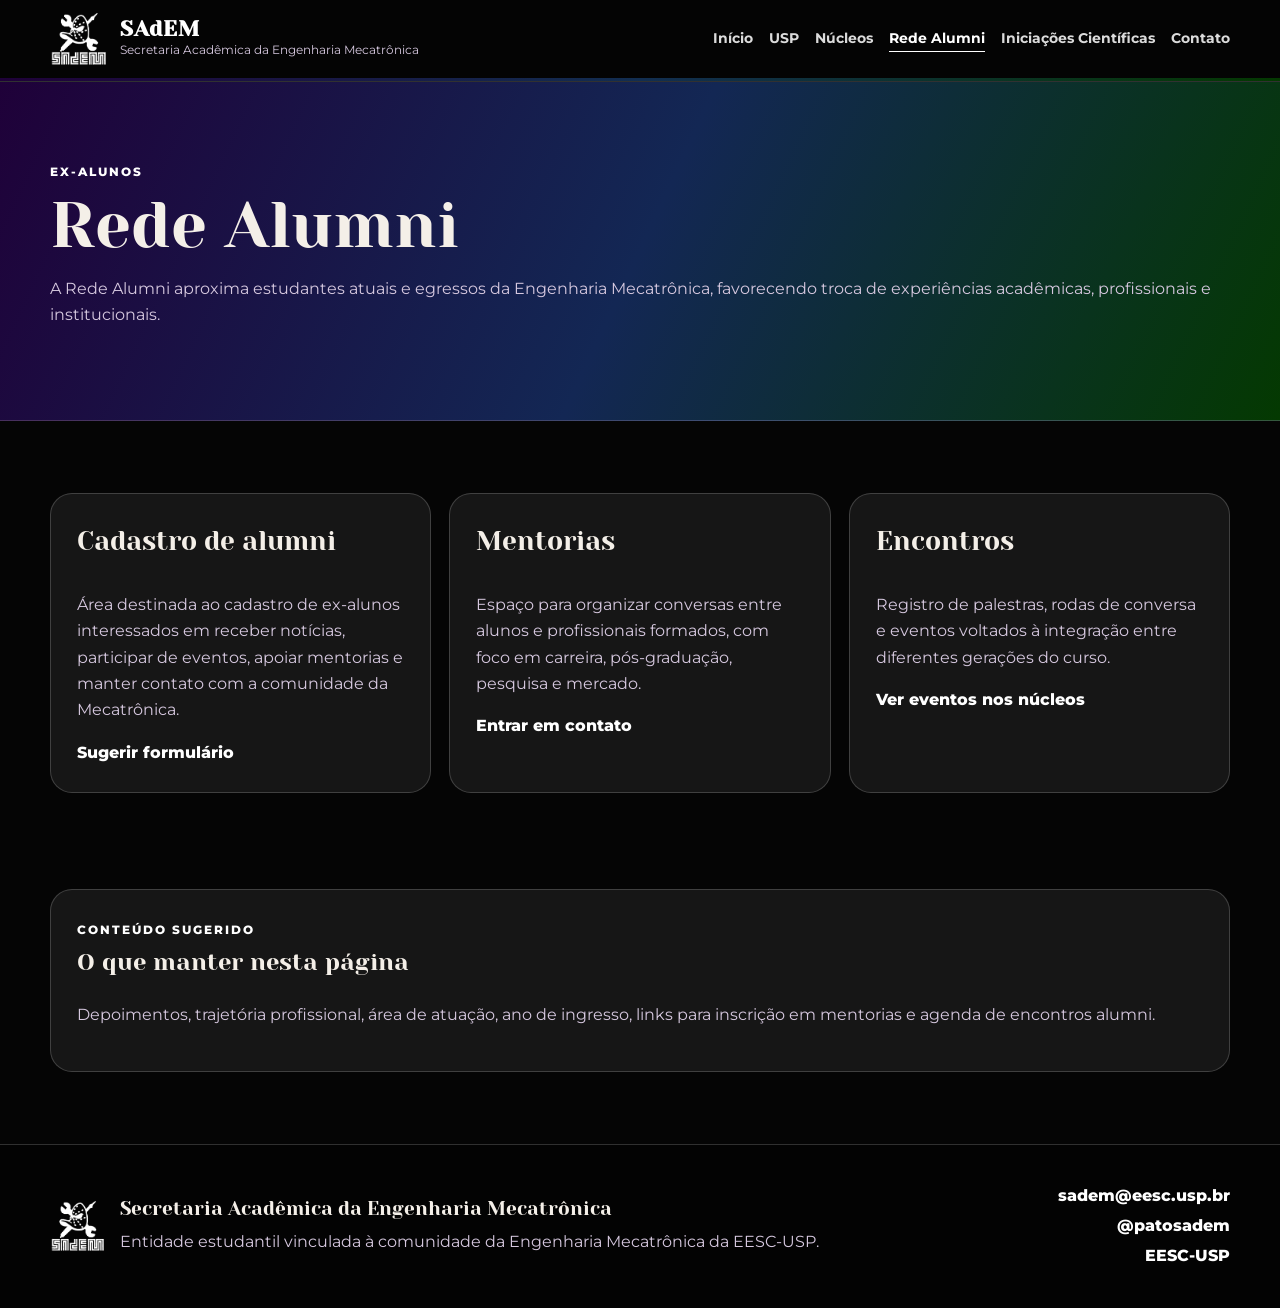
==== alumni.html @ 5633b525 "sadem v1" ====
<!DOCTYPE html>
<html lang="pt-BR">
<head>
  <meta charset="UTF-8">
  <meta name="viewport" content="width=device-width, initial-scale=1.0">
  <meta name="description" content="Rede Alumni da Secretaria Acadêmica da Engenharia Mecatrônica.">
  <title>Rede Alumni | SAdEM</title>
  <link rel="preconnect" href="https://fonts.googleapis.com">
  <link rel="preconnect" href="https://fonts.gstatic.com" crossorigin>
  <link href="https://fonts.googleapis.com/css2?family=Yeseva+One&family=Montserrat:wght@400;500;600;700;800&display=swap" rel="stylesheet">
  <link rel="stylesheet" href="css/estilo.css">
</head>
<body>
  <header class="cabecalho">
    <div class="container cabecalho-conteudo">
      <a href="index.html" class="marca" aria-label="Página inicial da SAdEM">
        <img src="img/logo-sadem.png" alt="Logotipo da SAdEM">
        <div>
          <strong>SAdEM</strong>
          <span>Secretaria Acadêmica da Engenharia Mecatrônica</span>
        </div>
      </a>
      <button class="botao-menu" id="botaoMenu" type="button" aria-expanded="false" aria-controls="menuPrincipal">Menu</button>
      <nav class="menu" id="menuPrincipal" aria-label="Menu principal">
        <a href="index.html" class="">Início</a>
        <a href="usp.html" class="">USP</a>
        <a href="nucleos.html" class="">Núcleos</a>
        <a href="alumni.html" class="ativo">Rede Alumni</a>
        <a href="iniciacoes-cientificas.html" class="">Iniciações Científicas</a>
        <a href="contato.html" class="">Contato</a>
      </nav>
    </div>
  </header>
  <main>
    <section class="pagina-interna pagina-gradiente">
      <div class="container">
        <span class="rotulo">Ex-alunos</span>
        <h1>Rede Alumni</h1>
        <p>A Rede Alumni aproxima estudantes atuais e egressos da Engenharia Mecatrônica, favorecendo troca de experiências acadêmicas, profissionais e institucionais.</p>
      </div>
    </section>
    <section class="container secao">
      <div class="grade-tres">
        <article class="card-destaque"><h3>Cadastro de alumni</h3><p>Área destinada ao cadastro de ex-alunos interessados em receber notícias, participar de eventos, apoiar mentorias e manter contato com a comunidade da Mecatrônica.</p><a href="contato.html">Sugerir formulário</a></article>
        <article class="card-destaque"><h3>Mentorias</h3><p>Espaço para organizar conversas entre alunos e profissionais formados, com foco em carreira, pós-graduação, pesquisa e mercado.</p><a href="contato.html">Entrar em contato</a></article>
        <article class="card-destaque"><h3>Encontros</h3><p>Registro de palestras, rodas de conversa e eventos voltados à integração entre diferentes gerações do curso.</p><a href="nucleos.html#eventos">Ver eventos nos núcleos</a></article>
      </div>
    </section>
    <section class="container secao secao-menor">
      <div class="caixa-informativa">
        <span class="rotulo">Conteúdo sugerido</span>
        <h2>O que manter nesta página</h2>
        <p>Depoimentos, trajetória profissional, área de atuação, ano de ingresso, links para inscrição em mentorias e agenda de encontros alumni.</p>
      </div>
    </section>
  </main>
  <footer class="rodape">
    <div class="container rodape-conteudo">
      <div class="rodape-marca">
        <img src="img/logo-sadem.png" alt="Logotipo da SAdEM" class="logo-rodape">
        <div>
          <strong>Secretaria Acadêmica da Engenharia Mecatrônica</strong>
          <p>Entidade estudantil vinculada à comunidade da Engenharia Mecatrônica da EESC-USP.</p>
        </div>
      </div>
      <div class="rodape-contatos">
        <p><a href="mailto:sadem@eesc.usp.br">sadem@eesc.usp.br</a></p>
        <p><a href="https://www.instagram.com/patosadem/" target="_blank" rel="noopener">@patosadem</a></p>
        <p><a href="https://eesc.usp.br/" target="_blank" rel="noopener">EESC-USP</a></p>
      </div>
    </div>
  </footer>
  <script src="js/script.js"></script>
</body>
</html>
---- css/estilo.css ----
:root {
  --roxo-sadem: #1f0139;
  --verde-sadem: #043901;
  --preto: #050505;
  --branco-puro: #ffffff;
  --texto: #f4efe8;
  --texto-escuro: #1b1520;
  --texto-suave: #d6c8df;
  --borda-clara: rgba(255, 255, 255, 0.18);
  --largura: 1180px;
  --fonte-titulo: "Yeseva One", Georgia, serif;
  --fonte-texto: Futura, "Montserrat", Arial, Helvetica, sans-serif;
}

* {
  box-sizing: border-box;
}

html {
  scroll-behavior: smooth;
}

body {
  margin: 0;
  font-family: var(--fonte-texto);
  background: var(--preto);
  color: var(--texto);
  line-height: 1.65;
}

img {
  max-width: 100%;
  display: block;
}

.container {
  width: min(100% - 32px, var(--largura));
  margin: 0 auto;
}

.cabecalho {
  position: sticky;
  top: 0;
  z-index: 20;
  background: rgba(5, 5, 5, 0.94);
  border-bottom: 1px solid var(--borda-clara);
}

.cabecalho::after {
  content: "";
  display: block;
  height: 3px;
  background: linear-gradient(90deg, var(--roxo-sadem), #122e51, var(--verde-sadem));
}

.cabecalho-conteudo {
  min-height: 78px;
  display: flex;
  align-items: center;
  justify-content: space-between;
  gap: 24px;
}

.marca {
  display: flex;
  align-items: center;
  gap: 12px;
  color: var(--branco-puro);
  text-decoration: none;
}

.marca img {
  width: 58px;
  height: 58px;
  object-fit: contain;
}

.marca strong {
  display: block;
  font-family: var(--fonte-titulo);
  font-size: 1.35rem;
  line-height: 1;
  letter-spacing: 0.03em;
}

.marca span {
  display: block;
  max-width: 320px;
  font-size: 0.78rem;
  color: var(--texto-suave);
}

.menu {
  display: flex;
  align-items: center;
  gap: 16px;
  flex-wrap: wrap;
}

.menu a {
  color: var(--branco-puro);
  text-decoration: none;
  font-size: 0.9rem;
  font-weight: 700;
  opacity: 0.86;
}

.menu a:hover,
.menu a.ativo {
  opacity: 1;
  text-decoration: underline;
  text-underline-offset: 8px;
}

.botao-menu {
  display: none;
}

.abertura {
  background: linear-gradient(115deg, var(--roxo-sadem), #12285b 48%, var(--verde-sadem));
}

.abertura-principal {
  padding: 88px 0;
}

.abertura-conteudo {
  display: grid;
  grid-template-columns: 1.35fr 0.65fr;
  gap: 48px;
  align-items: center;
}

.abertura h1,
.pagina-interna h1,
.titulo-secao h2,
.card-destaque h3,
.cartao-nucleo h3,
.bloco h3,
.card-lista h2,
.card-lista h3,
.linha-tempo h2,
.card-contato h2,
.formulario h2,
.caixa-informativa h2,
.cartao-resumo h2 {
  font-family: var(--fonte-titulo);
  font-weight: 400;
}

.abertura h1 {
  max-width: 870px;
  margin: 14px 0 18px;
  font-size: clamp(2.7rem, 6vw, 5.6rem);
  line-height: 1;
}

.abertura p {
  max-width: 720px;
  color: var(--texto);
  font-size: 1.08rem;
}

.rotulo {
  display: inline-block;
  color: var(--branco-puro);
  font-size: 0.77rem;
  text-transform: uppercase;
  letter-spacing: 0.16em;
  font-weight: 800;
}

.acoes {
  display: flex;
  flex-wrap: wrap;
  gap: 12px;
  margin-top: 28px;
}

.botao {
  display: inline-block;
  background: var(--branco-puro);
  color: var(--roxo-sadem);
  padding: 12px 20px;
  border-radius: 999px;
  font-weight: 800;
  text-decoration: none;
  border: 1px solid transparent;
  cursor: pointer;
}

.botao:hover {
  transform: translateY(-1px);
}

.botao-secundario {
  color: var(--branco-puro);
  background: transparent;
  border-color: rgba(255, 255, 255, 0.62);
}

.cartao-resumo {
  justify-self: end;
  width: min(100%, 330px);
  padding: 30px;
  background: rgba(0, 0, 0, 0.24);
  border: 1px solid var(--borda-clara);
  border-radius: 26px;
  text-align: center;
}

.cartao-resumo img {
  width: 210px;
  margin: 0 auto 18px;
}

.cartao-resumo h2 {
  margin: 0 0 6px;
  font-size: 2.1rem;
}

.cartao-resumo p {
  margin: 0 0 14px;
  color: var(--texto-suave);
}

.cartao-resumo a {
  color: var(--branco-puro);
  font-weight: 800;
}

.secao {
  padding: 72px 0;
  background: var(--preto);
}

.secao-menor {
  padding-top: 24px;
}

.titulo-secao {
  max-width: 760px;
  margin-bottom: 32px;
}

.titulo-secao.centro {
  text-align: center;
  margin-left: auto;
  margin-right: auto;
}

.titulo-secao h2,
.pagina-interna h1 {
  margin: 8px 0 12px;
  font-size: clamp(2.2rem, 5vw, 4.2rem);
  line-height: 1.05;
}

.titulo-secao p,
.pagina-interna p {
  color: var(--texto-suave);
}

.grade-tres {
  display: grid;
  grid-template-columns: repeat(3, 1fr);
  gap: 18px;
}

.grade-quatro {
  display: grid;
  grid-template-columns: repeat(4, 1fr);
  gap: 16px;
}

.card-destaque,
.card-lista,
.card-contato,
.formulario,
.bloco,
.linha-tempo article,
.caixa-informativa {
  border: 1px solid var(--borda-clara);
  background: rgba(255, 255, 255, 0.07);
  border-radius: 22px;
  padding: 26px;
}

.card-destaque {
  min-height: 270px;
  display: flex;
  flex-direction: column;
}

.card-destaque h3,
.card-lista h2,
.card-lista h3,
.bloco h3,
.linha-tempo h2 {
  margin: 0 0 12px;
  font-size: 1.65rem;
}

.card-destaque p,
.card-lista p,
.bloco p,
.linha-tempo p,
.card-contato p,
.formulario p,
.caixa-informativa p {
  color: var(--texto-suave);
}

.card-destaque a,
.card-lista a,
.card-contato a,
.rodape a,
.lista-dados a {
  color: var(--branco-puro);
  font-weight: 800;
  text-decoration: none;
}

.card-destaque a:hover,
.card-lista a:hover,
.card-contato a:hover,
.rodape a:hover,
.lista-dados a:hover {
  text-decoration: underline;
  text-underline-offset: 6px;
}

.grade-nucleos-resumo {
  display: flex;
  flex-wrap: wrap;
  gap: 12px;
}

.grade-nucleos-resumo a,
.etiqueta {
  display: inline-block;
  color: var(--branco-puro);
  background: linear-gradient(120deg, rgba(31, 1, 57, 0.95), rgba(4, 57, 1, 0.95));
  border: 1px solid var(--borda-clara);
  border-radius: 999px;
  padding: 9px 14px;
  font-weight: 800;
  text-decoration: none;
}

.pagina-interna {
  padding: 76px 0;
  border-bottom: 1px solid var(--borda-clara);
}

.pagina-gradiente {
  background: linear-gradient(115deg, var(--roxo-sadem), #132754 50%, var(--verde-sadem));
}

.grade-nucleos {
  display: grid;
  grid-template-columns: repeat(2, 1fr);
  gap: 22px;
}

.cartao-nucleo {
  display: grid;
  grid-template-columns: 260px 1fr;
  overflow: hidden;
  border-radius: 24px;
  border: 1px solid var(--borda-clara);
  background: rgba(255, 255, 255, 0.07);
}

.cartao-nucleo.oculto,
.card-lista.oculto {
  display: none;
}

.imagem-nucleo {
  width: 100%;
  aspect-ratio: 1 / 1;
  background: linear-gradient(135deg, var(--roxo-sadem), var(--verde-sadem));
}

.imagem-nucleo img {
  width: 100%;
  height: 100%;
  aspect-ratio: 1 / 1;
  object-fit: contain;
}

.conteudo-nucleo {
  padding: 26px;
}

.conteudo-nucleo span,
.linha-tempo span {
  color: var(--branco-puro);
  text-transform: uppercase;
  letter-spacing: 0.12em;
  font-size: 0.73rem;
  font-weight: 800;
}

.conteudo-nucleo h3 {
  margin: 10px 0 12px;
  font-size: 2.4rem;
  line-height: 1;
}

.conteudo-nucleo p,
.lista-dados dd {
  color: var(--texto-suave);
}

.lista-dados {
  margin: 18px 0 0;
}

.lista-dados dt {
  color: var(--branco-puro);
  font-weight: 800;
}

.lista-dados dd {
  margin: 0 0 12px;
}

.bloco {
  border-left: 5px solid var(--branco-puro);
}

.passos {
  margin: 0;
  padding: 28px 28px 28px 54px;
  border: 1px solid var(--borda-clara);
  border-radius: 22px;
  background: rgba(255, 255, 255, 0.07);
  color: var(--texto-suave);
}

.passos li + li {
  margin-top: 10px;
}

.filtros {
  display: flex;
  flex-wrap: wrap;
  gap: 10px;
  margin-bottom: 28px;
}

.filtro {
  border: 1px solid var(--borda-clara);
  background: rgba(255, 255, 255, 0.08);
  color: var(--branco-puro);
  padding: 10px 15px;
  border-radius: 999px;
  font-family: var(--fonte-texto);
  font-weight: 800;
  cursor: pointer;
}

.filtro.ativo,
.filtro:hover {
  background: var(--branco-puro);
  color: var(--roxo-sadem);
}

.lista-cards,
.linha-tempo {
  display: grid;
  gap: 18px;
}

.contato-grade {
  display: grid;
  grid-template-columns: 0.85fr 1.15fr;
  gap: 24px;
  align-items: start;
}

.formulario {
  display: grid;
  gap: 10px;
}

.formulario label {
  font-weight: 800;
}

.formulario input,
.formulario textarea {
  width: 100%;
  border: 1px solid var(--borda-clara);
  border-radius: 14px;
  padding: 12px 14px;
  background: rgba(255, 255, 255, 0.92);
  color: var(--texto-escuro);
  font: inherit;
}

.formulario textarea {
  resize: vertical;
}

.botao-formulario {
  justify-self: start;
}

.retorno-formulario {
  min-height: 1.5em;
  margin: 0;
}

.rodape {
  border-top: 1px solid var(--borda-clara);
  background: #030303;
  padding: 34px 0;
}

.rodape-conteudo {
  display: flex;
  justify-content: space-between;
  gap: 24px;
}

.rodape-marca {
  display: flex;
  align-items: center;
  gap: 14px;
}

.logo-rodape {
  width: 56px;
  height: 56px;
  object-fit: contain;
}

.rodape strong {
  display: block;
  font-family: var(--fonte-titulo);
  font-weight: 400;
  font-size: 1.2rem;
}

.rodape p {
  margin: 4px 0;
  color: var(--texto-suave);
}

.rodape-contatos {
  text-align: right;
}

@media (max-width: 1080px) {
  .abertura-conteudo,
  .grade-nucleos,
  .contato-grade {
    grid-template-columns: 1fr;
  }

  .cartao-resumo {
    justify-self: start;
  }

  .grade-quatro {
    grid-template-columns: repeat(2, 1fr);
  }

  .cartao-nucleo {
    grid-template-columns: 220px 1fr;
  }
}

@media (max-width: 900px) {
  .cabecalho-conteudo {
    flex-wrap: wrap;
    padding: 14px 0;
  }

  .botao-menu {
    display: inline-block;
    background: var(--branco-puro);
    color: var(--roxo-sadem);
    border: 0;
    border-radius: 999px;
    padding: 10px 16px;
    font-family: var(--fonte-texto);
    font-weight: 800;
    cursor: pointer;
  }

  .menu {
    display: none;
    width: 100%;
    flex-direction: column;
    align-items: flex-start;
    padding-bottom: 14px;
  }

  .menu.menu-aberto {
    display: flex;
  }

  .grade-tres,
  .grade-quatro {
    grid-template-columns: 1fr;
  }

  .rodape-conteudo {
    flex-direction: column;
    align-items: flex-start;
  }

  .rodape-contatos {
    text-align: left;
  }

  .cartao-nucleo {
    grid-template-columns: 1fr;
  }

  .imagem-nucleo {
    max-width: 420px;
  }
}

@media (max-width: 560px) {
  .marca span {
    display: none;
  }

  .abertura-principal {
    padding: 68px 0;
  }

  .abertura h1 {
    font-size: 2.7rem;
  }

  .conteudo-nucleo h3 {
    font-size: 2.1rem;
  }
}

.resumos-nucleos {
  display: grid;
  grid-template-columns: repeat(2, 1fr);
  gap: 18px;
}

.resumo-nucleo {
  display: flex;
  align-items: center;
  justify-content: space-between;
  gap: 18px;
  padding: 22px 24px;
  border-radius: 22px;
  border: 1px solid var(--borda-clara);
  background: rgba(255, 255, 255, 0.06);
  opacity: 0.76;
  transition: opacity 0.2s ease, transform 0.2s ease, border-color 0.2s ease;
}

.resumo-nucleo.ativo {
  opacity: 1;
  transform: translateY(-2px);
  border-color: rgba(255, 255, 255, 0.34);
}

.resumo-categoria {
  display: inline-block;
  margin-bottom: 6px;
  color: var(--branco-puro);
  text-transform: uppercase;
  letter-spacing: 0.11em;
  font-size: 0.72rem;
  font-weight: 800;
}

.resumo-nucleo h3,
.detalhe-nucleo h3,
.caixa-informativa h4 {
  font-family: var(--fonte-titulo);
  font-weight: 400;
}

.resumo-nucleo h3 {
  margin: 0 0 8px;
  font-size: 2rem;
}

.resumo-nucleo p {
  margin: 0;
  color: var(--texto-suave);
}

.botao-resumo {
  white-space: nowrap;
}

.detalhes-nucleos {
  display: grid;
  gap: 24px;
}

.detalhe-nucleo {
  border: 1px solid var(--borda-clara);
  background: rgba(255, 255, 255, 0.06);
  border-radius: 28px;
  padding: 30px;
}

.detalhe-topo {
  display: flex;
  align-items: flex-start;
  justify-content: space-between;
  gap: 22px;
  margin-bottom: 22px;
}

.detalhe-topo h3 {
  margin: 12px 0 8px;
  font-size: clamp(2.1rem, 4vw, 3.6rem);
  line-height: 1;
}

.detalhe-linha-fina {
  margin: 0;
  color: var(--texto-suave);
  max-width: 820px;
}

.seta-proximo-nucleo {
  border: 1px solid var(--borda-clara);
  background: transparent;
  color: var(--branco-puro);
  border-radius: 999px;
  padding: 12px 18px;
  font-family: var(--fonte-texto);
  font-weight: 800;
  cursor: pointer;
  white-space: nowrap;
}

.seta-proximo-nucleo:hover,
.seta-proximo-nucleo:focus-visible {
  background: var(--branco-puro);
  color: var(--roxo-sadem);
}

.detalhe-corpo {
  display: grid;
  grid-template-columns: 0.95fr 1.05fr;
  gap: 24px;
}

.galeria-detalhe {
  display: grid;
  gap: 14px;
}

.imagem-detalhe-principal {
  overflow: hidden;
  border-radius: 24px;
  border: 1px solid var(--borda-clara);
  background: rgba(255, 255, 255, 0.05);
  aspect-ratio: 1 / 1;
}

.imagem-detalhe-principal img {
  width: 100%;
  height: 100%;
  aspect-ratio: 1 / 1;
  object-fit: contain;
}

.informacoes-detalhe {
  display: grid;
  gap: 16px;
}

.caixa-informativa h4 {
  margin: 0 0 10px;
  font-size: 1.4rem;
}

.caixa-informativa ul {
  margin: 0;
  padding-left: 20px;
  color: var(--texto-suave);
}

.caixa-informativa li + li {
  margin-top: 6px;
}

[hidden] {
  display: none !important;
}

@media (max-width: 1080px) {
  .resumos-nucleos,
  .detalhe-corpo {
    grid-template-columns: 1fr;
  }
}

@media (max-width: 900px) {
  .resumo-nucleo,
  .detalhe-topo {
    flex-direction: column;
    align-items: flex-start;
  }
}

@media (max-width: 560px) {
  .resumos-nucleos {
    grid-template-columns: 1fr;
  }

  .detalhe-nucleo {
    padding: 22px;
  }
}

.espacamento-topo {
  margin-top: 24px;
}

.caixa-informativa h2 {
  margin-top: 0;
}

.caixa-informativa a {
  color: var(--branco-puro);
  font-weight: 800;
}


.grade-curricular {
  display: grid;
  grid-template-columns: repeat(2, 1fr);
  gap: 18px;
}

.card-curricular {
  border: 1px solid var(--borda-clara);
  background: rgba(255, 255, 255, 0.06);
  border-radius: 22px;
  padding: 24px;
}

.card-curricular span {
  display: inline-block;
  color: var(--branco-puro);
  text-transform: uppercase;
  letter-spacing: 0.12em;
  font-size: 0.72rem;
  font-weight: 800;
  margin-bottom: 8px;
}

.card-curricular h3 {
  font-family: var(--fonte-titulo);
  font-weight: 400;
  font-size: 1.45rem;
  line-height: 1.15;
  margin: 0 0 12px;
}

.card-curricular ul {
  margin: 0;
  padding-left: 20px;
  color: var(--texto-suave);
}

.card-curricular li + li {
  margin-top: 6px;
}

@media (max-width: 900px) {
  .grade-curricular {
    grid-template-columns: 1fr;
  }
}


.destaque-usp-home {
  min-height: 250px;
  display: grid;
  grid-template-columns: minmax(0, 1fr) auto;
  align-items: end;
  gap: 28px;
  padding: 34px;
  background: linear-gradient(120deg, rgba(31, 1, 57, 0.98), rgba(19, 39, 84, 0.82), rgba(4, 57, 1, 0.92));
  border-color: rgba(255, 255, 255, 0.28);
}

.destaque-usp-home h3 {
  font-size: clamp(2.4rem, 5vw, 4rem);
}

.destaque-usp-home p {
  max-width: 790px;
}

.grade-cards-secundarios {
  margin-top: 20px;
}

.rotulo-card {
  display: inline-block;
  margin-bottom: 10px;
  color: var(--branco-puro);
  text-transform: uppercase;
  letter-spacing: 0.14em;
  font-size: 0.73rem;
  font-weight: 800;
}

.grade-nucleos-resumo a {
  display: inline-flex;
  align-items: center;
  min-height: 46px;
  color: var(--branco-puro);
  background: rgba(255, 255, 255, 0.055);
  border: 1px solid var(--borda-clara);
  border-left: 4px solid rgba(255, 255, 255, 0.72);
  border-radius: 14px;
  padding: 10px 14px;
  font-weight: 800;
  text-decoration: none;
}

.etiqueta {
  display: inline-block;
  color: var(--branco-puro);
  background: transparent;
  border: 0;
  border-left: 4px solid rgba(255, 255, 255, 0.68);
  border-radius: 0;
  padding: 2px 0 2px 10px;
  font-weight: 800;
  text-decoration: none;
  text-transform: uppercase;
  letter-spacing: 0.12em;
  font-size: 0.72rem;
}

.abas-nucleos {
  display: inline-flex;
  gap: 8px;
  padding: 6px;
  margin-bottom: 28px;
  border: 1px solid var(--borda-clara);
  border-radius: 18px;
  background: rgba(255, 255, 255, 0.055);
}

.aba-nucleo {
  border: 0;
  background: transparent;
  color: var(--texto-suave);
  border-radius: 12px;
  padding: 12px 18px;
  font-family: var(--fonte-texto);
  font-weight: 800;
  cursor: pointer;
}

.aba-nucleo.ativa,
.aba-nucleo:hover,
.aba-nucleo:focus-visible {
  background: var(--branco-puro);
  color: var(--roxo-sadem);
}

.subaba-painel > .container {
  width: 100%;
}

.subaba-painel .secao {
  padding-left: 0;
  padding-right: 0;
}

.grade-extracurriculares {
  display: grid;
  grid-template-columns: repeat(2, 1fr);
  gap: 18px;
}

.grade-extracurriculares .card-lista {
  display: grid;
  align-content: start;
  gap: 10px;
}

.grade-extracurriculares .card-lista h2 {
  margin-bottom: 4px;
}

@media (max-width: 900px) {
  .destaque-usp-home,
  .grade-extracurriculares {
    grid-template-columns: 1fr;
  }

  .abas-nucleos {
    width: 100%;
  }

  .aba-nucleo {
    flex: 1;
  }
}


.detalhes-wrapper {
  margin-top: 34px;
}


.manual-indice {
  display: grid;
  grid-template-columns: repeat(6, 1fr);
  gap: 10px;
  padding: 12px;
  border: 1px solid var(--borda-clara);
  border-radius: 22px;
  background: rgba(255, 255, 255, 0.055);
}

.manual-indice a {
  color: var(--branco-puro);
  text-decoration: none;
  text-align: center;
  font-weight: 800;
  padding: 12px 10px;
  border-radius: 14px;
  background: rgba(255, 255, 255, 0.055);
}

.manual-indice a:hover,
.manual-indice a:focus-visible {
  background: var(--branco-puro);
  color: var(--roxo-sadem);
}

.manual-secao {
  scroll-margin-top: 100px;
}

.mapas-campus {
  display: grid;
  gap: 24px;
}

.mapa-card {
  display: grid;
  grid-template-columns: 0.55fr 1.45fr;
  gap: 0;
  overflow: hidden;
  border: 1px solid var(--borda-clara);
  border-radius: 28px;
  background: rgba(255, 255, 255, 0.06);
}

.mapa-conteudo {
  padding: 28px;
}

.mapa-conteudo h3 {
  margin: 12px 0 10px;
  font-family: var(--fonte-titulo);
  font-size: 1.8rem;
  font-weight: 400;
  line-height: 1.1;
}

.mapa-conteudo p {
  color: var(--texto-suave);
}

.mapa-conteudo a {
  color: var(--branco-puro);
  font-weight: 800;
  text-decoration: none;
}

.mapa-conteudo a:hover {
  text-decoration: underline;
  text-underline-offset: 6px;
}

.mapa-embed {
  min-height: 360px;
  background: rgba(255, 255, 255, 0.04);
}

.mapa-embed iframe {
  width: 100%;
  height: 100%;
  min-height: 360px;
  border: 0;
  display: block;
}

.destaque-secao {
  border-left: 5px solid rgba(255, 255, 255, 0.72);
}

@media (max-width: 1080px) {
  .manual-indice {
    grid-template-columns: repeat(3, 1fr);
  }

  .mapa-card {
    grid-template-columns: 1fr;
  }
}

@media (max-width: 640px) {
  .manual-indice {
    grid-template-columns: 1fr;
  }
}

.card-extracurricular {
  overflow: hidden;
}

.imagem-extracurricular {
  width: 100%;
  aspect-ratio: 3 / 2;
  overflow: hidden;
  border-radius: 18px;
  border: 1px solid var(--borda-clara);
  background: linear-gradient(180deg, rgba(250, 250, 252, 1), rgba(240, 242, 247, 1));
  margin-bottom: 14px;
}

.imagem-extracurricular img {
  width: 100%;
  height: 100%;
  object-fit: contain;
  display: block;
}

.imagem-extracurricular.imagem-conceitual {
  display: grid;
  place-items: center;
  padding: 24px;
}

.imagem-extracurricular.imagem-conceitual span {
  max-width: 260px;
  text-align: center;
  font-family: var(--fonte-titulo);
  font-size: 2rem;
  line-height: 1.1;
  color: var(--branco-puro);
}


.grade-extracurriculares {
  grid-template-columns: repeat(4, minmax(0, 1fr));
  gap: 20px;
}

.grade-softskills {
  display: grid;
  grid-template-columns: repeat(2, minmax(0, 1fr));
  gap: 20px;
}

.card-extracurricular {
  display: flex;
  flex-direction: column;
  gap: 10px;
  height: 100%;
}

.card-extracurricular .etiqueta {
  align-self: flex-start;
}

.imagem-extracurricular {
  display: flex;
  align-items: center;
  justify-content: center;
  width: 100%;
  aspect-ratio: 1 / 1;
  overflow: hidden;
  border-radius: 20px;
  border: 1px solid rgba(255, 255, 255, 0.16);
  background: linear-gradient(180deg, rgba(248, 249, 252, 1), rgba(236, 240, 246, 1));
  box-shadow: inset 0 1px 0 rgba(255,255,255,0.6);
  padding: 0;
  margin-bottom: 10px;
}

.imagem-extracurricular img {
  width: 100%;
  height: 100%;
  object-fit: cover;
  display: block;
}

@media (max-width: 1200px) {
  .grade-extracurriculares {
    grid-template-columns: repeat(3, minmax(0, 1fr));
  }
}

@media (max-width: 900px) {
  .grade-extracurriculares,
  .grade-softskills {
    grid-template-columns: repeat(2, minmax(0, 1fr));
  }
}

@media (max-width: 640px) {
  .grade-extracurriculares,
  .grade-softskills {
    grid-template-columns: 1fr;
  }
}
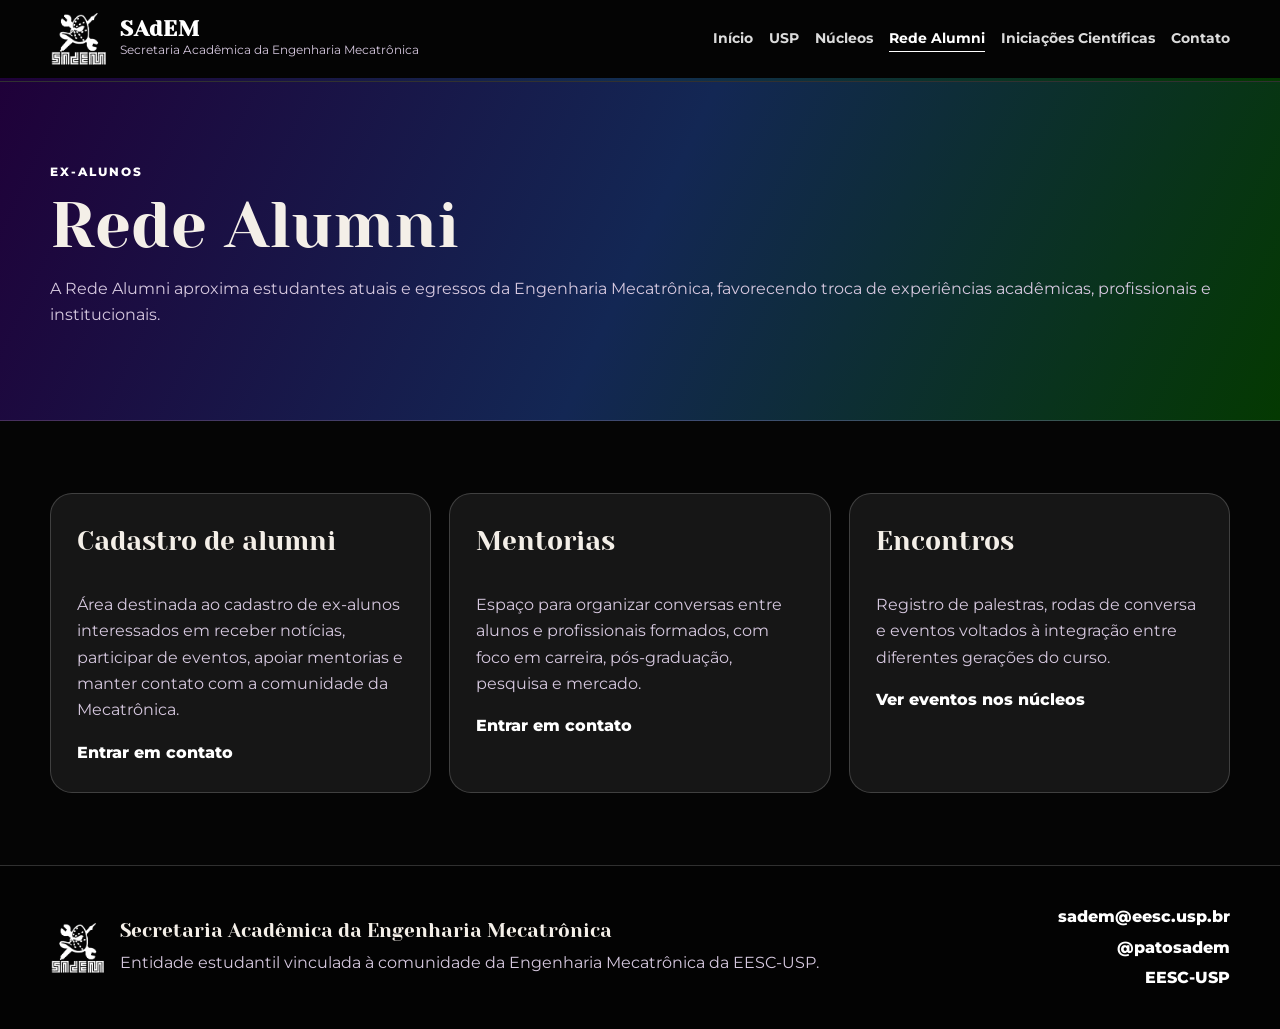
==== commit b51b1724: "asd asd" ====
--- a/alumni.html
+++ b/alumni.html
@@ -8,6 +8,8 @@
   <link rel="preconnect" href="https://fonts.googleapis.com">
   <link rel="preconnect" href="https://fonts.gstatic.com" crossorigin>
   <link href="https://fonts.googleapis.com/css2?family=Yeseva+One&family=Montserrat:wght@400;500;600;700;800&display=swap" rel="stylesheet">
+  <link rel="icon" href="favicon.ico" sizes="any">
+  <link rel="apple-touch-icon" href="img/logo-sadem.png">
   <link rel="stylesheet" href="css/estilo.css">
 </head>
 <body>
@@ -41,16 +43,9 @@
     </section>
     <section class="container secao">
       <div class="grade-tres">
-        <article class="card-destaque"><h3>Cadastro de alumni</h3><p>Área destinada ao cadastro de ex-alunos interessados em receber notícias, participar de eventos, apoiar mentorias e manter contato com a comunidade da Mecatrônica.</p><a href="contato.html">Sugerir formulário</a></article>
+        <article class="card-destaque"><h3>Cadastro de alumni</h3><p>Área destinada ao cadastro de ex-alunos interessados em receber notícias, participar de eventos, apoiar mentorias e manter contato com a comunidade da Mecatrônica.</p><a href="contato.html">Entrar em contato</a></article>
         <article class="card-destaque"><h3>Mentorias</h3><p>Espaço para organizar conversas entre alunos e profissionais formados, com foco em carreira, pós-graduação, pesquisa e mercado.</p><a href="contato.html">Entrar em contato</a></article>
         <article class="card-destaque"><h3>Encontros</h3><p>Registro de palestras, rodas de conversa e eventos voltados à integração entre diferentes gerações do curso.</p><a href="nucleos.html#eventos">Ver eventos nos núcleos</a></article>
-      </div>
-    </section>
-    <section class="container secao secao-menor">
-      <div class="caixa-informativa">
-        <span class="rotulo">Conteúdo sugerido</span>
-        <h2>O que manter nesta página</h2>
-        <p>Depoimentos, trajetória profissional, área de atuação, ano de ingresso, links para inscrição em mentorias e agenda de encontros alumni.</p>
       </div>
     </section>
   </main>
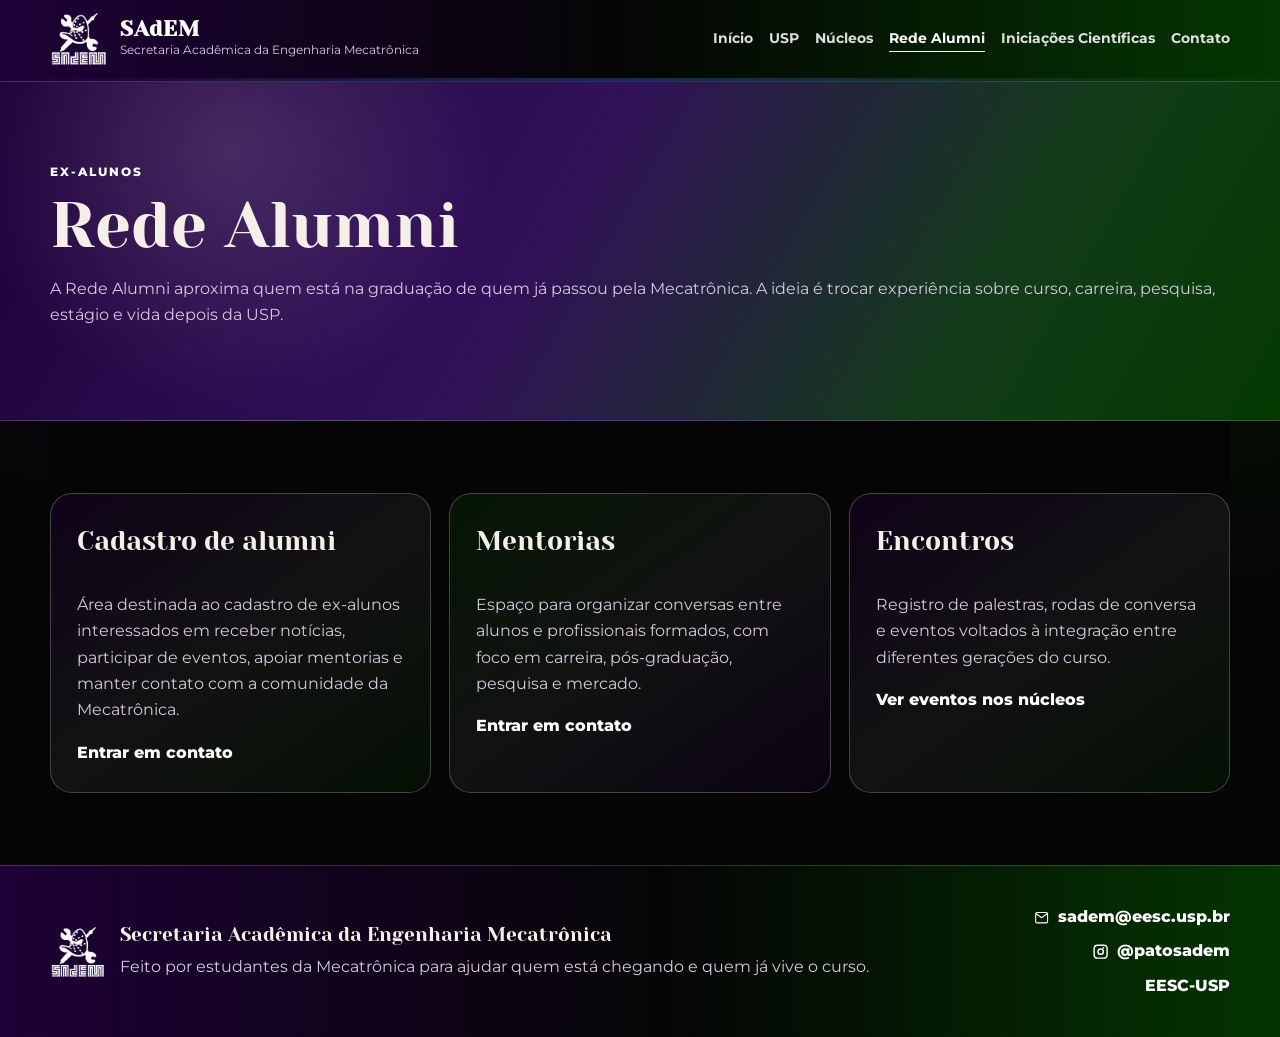
==== commit 6243fd68: "ainda mais correcoes muito show uau" ====
--- a/alumni.html
+++ b/alumni.html
@@ -1,70 +1,71 @@
 <!DOCTYPE html>
+
 <html lang="pt-BR">
 <head>
-  <meta charset="UTF-8">
-  <meta name="viewport" content="width=device-width, initial-scale=1.0">
-  <meta name="description" content="Rede Alumni da Secretaria Acadêmica da Engenharia Mecatrônica.">
-  <title>Rede Alumni | SAdEM</title>
-  <link rel="preconnect" href="https://fonts.googleapis.com">
-  <link rel="preconnect" href="https://fonts.gstatic.com" crossorigin>
-  <link href="https://fonts.googleapis.com/css2?family=Yeseva+One&family=Montserrat:wght@400;500;600;700;800&display=swap" rel="stylesheet">
-  <link rel="icon" href="favicon.ico" sizes="any">
-  <link rel="apple-touch-icon" href="img/logo-sadem.png">
-  <link rel="stylesheet" href="css/estilo.css">
+<meta charset="utf-8"/>
+<meta content="width=device-width, initial-scale=1.0" name="viewport"/>
+<meta content="Rede Alumni da Secretaria Acadêmica da Engenharia Mecatrônica." name="description"/>
+<title>Rede Alumni | SAdEM</title>
+<link href="https://fonts.googleapis.com" rel="preconnect"/>
+<link crossorigin="" href="https://fonts.gstatic.com" rel="preconnect"/>
+<link href="https://fonts.googleapis.com/css2?family=Yeseva+One&amp;family=Montserrat:wght@400;500;600;700;800&amp;display=swap" rel="stylesheet"/>
+<link href="favicon.ico" rel="icon" sizes="any"/>
+<link href="img/logo-sadem.png" rel="apple-touch-icon"/>
+<link href="css/estilo.css" rel="stylesheet"/>
 </head>
 <body>
-  <header class="cabecalho">
-    <div class="container cabecalho-conteudo">
-      <a href="index.html" class="marca" aria-label="Página inicial da SAdEM">
-        <img src="img/logo-sadem.png" alt="Logotipo da SAdEM">
-        <div>
-          <strong>SAdEM</strong>
-          <span>Secretaria Acadêmica da Engenharia Mecatrônica</span>
-        </div>
-      </a>
-      <button class="botao-menu" id="botaoMenu" type="button" aria-expanded="false" aria-controls="menuPrincipal">Menu</button>
-      <nav class="menu" id="menuPrincipal" aria-label="Menu principal">
-        <a href="index.html" class="">Início</a>
-        <a href="usp.html" class="">USP</a>
-        <a href="nucleos.html" class="">Núcleos</a>
-        <a href="alumni.html" class="ativo">Rede Alumni</a>
-        <a href="iniciacoes-cientificas.html" class="">Iniciações Científicas</a>
-        <a href="contato.html" class="">Contato</a>
-      </nav>
-    </div>
-  </header>
-  <main>
-    <section class="pagina-interna pagina-gradiente">
-      <div class="container">
-        <span class="rotulo">Ex-alunos</span>
-        <h1>Rede Alumni</h1>
-        <p>A Rede Alumni aproxima estudantes atuais e egressos da Engenharia Mecatrônica, favorecendo troca de experiências acadêmicas, profissionais e institucionais.</p>
-      </div>
-    </section>
-    <section class="container secao">
-      <div class="grade-tres">
-        <article class="card-destaque"><h3>Cadastro de alumni</h3><p>Área destinada ao cadastro de ex-alunos interessados em receber notícias, participar de eventos, apoiar mentorias e manter contato com a comunidade da Mecatrônica.</p><a href="contato.html">Entrar em contato</a></article>
-        <article class="card-destaque"><h3>Mentorias</h3><p>Espaço para organizar conversas entre alunos e profissionais formados, com foco em carreira, pós-graduação, pesquisa e mercado.</p><a href="contato.html">Entrar em contato</a></article>
-        <article class="card-destaque"><h3>Encontros</h3><p>Registro de palestras, rodas de conversa e eventos voltados à integração entre diferentes gerações do curso.</p><a href="nucleos.html#eventos">Ver eventos nos núcleos</a></article>
-      </div>
-    </section>
-  </main>
-  <footer class="rodape">
-    <div class="container rodape-conteudo">
-      <div class="rodape-marca">
-        <img src="img/logo-sadem.png" alt="Logotipo da SAdEM" class="logo-rodape">
-        <div>
-          <strong>Secretaria Acadêmica da Engenharia Mecatrônica</strong>
-          <p>Entidade estudantil vinculada à comunidade da Engenharia Mecatrônica da EESC-USP.</p>
-        </div>
-      </div>
-      <div class="rodape-contatos">
-        <p><a href="mailto:sadem@eesc.usp.br">sadem@eesc.usp.br</a></p>
-        <p><a href="https://www.instagram.com/patosadem/" target="_blank" rel="noopener">@patosadem</a></p>
-        <p><a href="https://eesc.usp.br/" target="_blank" rel="noopener">EESC-USP</a></p>
-      </div>
-    </div>
-  </footer>
-  <script src="js/script.js"></script>
+<header class="cabecalho">
+<div class="container cabecalho-conteudo">
+<a aria-label="Página inicial da SAdEM" class="marca" href="index.html">
+<img alt="Logotipo da SAdEM" src="img/logo-sadem.png"/>
+<div>
+<strong>SAdEM</strong>
+<span>Secretaria Acadêmica da Engenharia Mecatrônica</span>
+</div>
+</a>
+<button aria-controls="menuPrincipal" aria-expanded="false" class="botao-menu" id="botaoMenu" type="button">Menu</button>
+<nav aria-label="Menu principal" class="menu" id="menuPrincipal">
+<a href="index.html">Início</a>
+<a href="usp.html">USP</a>
+<a href="nucleos.html">Núcleos</a>
+<a class="ativo" href="alumni.html">Rede Alumni</a>
+<a href="iniciacoes-cientificas.html">Iniciações Científicas</a>
+<a href="contato.html">Contato</a>
+</nav>
+</div>
+</header>
+<main>
+<section class="pagina-interna pagina-gradiente">
+<div class="container">
+<span class="rotulo">Ex-alunos</span>
+<h1>Rede Alumni</h1>
+<p>A Rede Alumni aproxima quem está na graduação de quem já passou pela Mecatrônica. A ideia é trocar experiência sobre curso, carreira, pesquisa, estágio e vida depois da USP.</p>
+</div>
+</section>
+<section class="container secao">
+<div class="grade-tres">
+<article class="card-destaque"><h2>Cadastro de alumni</h2><p>Área destinada ao cadastro de ex-alunos interessados em receber notícias, participar de eventos, apoiar mentorias e manter contato com a comunidade da Mecatrônica.</p><a href="contato.html">Entrar em contato</a></article>
+<article class="card-destaque"><h2>Mentorias</h2><p>Espaço para organizar conversas entre alunos e profissionais formados, com foco em carreira, pós-graduação, pesquisa e mercado.</p><a href="contato.html">Entrar em contato</a></article>
+<article class="card-destaque"><h2>Encontros</h2><p>Registro de palestras, rodas de conversa e eventos voltados à integração entre diferentes gerações do curso.</p><a href="nucleos.html#eventos">Ver eventos nos núcleos</a></article>
+</div>
+</section>
+</main>
+<footer class="rodape">
+<div class="container rodape-conteudo">
+<div class="rodape-marca">
+<img alt="Logotipo da SAdEM" class="logo-rodape" src="img/logo-sadem.png"/>
+<div>
+<strong>Secretaria Acadêmica da Engenharia Mecatrônica</strong>
+<p>Feito por estudantes da Mecatrônica para ajudar quem está chegando e quem já vive o curso.</p>
+</div>
+</div>
+<div class="rodape-contatos">
+<p><a class="link-rodape-icone" href="mailto:sadem@eesc.usp.br"><svg aria-hidden="true" class="icone-rodape" viewBox="0 0 24 24"><path d="M3 6.75A2.75 2.75 0 0 1 5.75 4h12.5A2.75 2.75 0 0 1 21 6.75v10.5A2.75 2.75 0 0 1 18.25 20H5.75A2.75 2.75 0 0 1 3 17.25V6.75Zm2.75-1.25c-.4 0-.75.2-.98.5L12 11.1 19.23 6a1.2 1.2 0 0 0-.98-.5H5.75Zm13.75 2.2-6.78 4.78a1.25 1.25 0 0 1-1.44 0L4.5 7.7v9.55c0 .7.55 1.25 1.25 1.25h12.5c.7 0 1.25-.55 1.25-1.25V7.7Z"></path></svg> sadem@eesc.usp.br</a></p>
+<p><a class="link-rodape-icone" href="https://www.instagram.com/patosadem/" rel="noopener" target="_blank"><svg aria-hidden="true" class="icone-rodape" viewBox="0 0 24 24"><path d="M7.75 2h8.5A5.76 5.76 0 0 1 22 7.75v8.5A5.76 5.76 0 0 1 16.25 22h-8.5A5.76 5.76 0 0 1 2 16.25v-8.5A5.76 5.76 0 0 1 7.75 2Zm0 2A3.76 3.76 0 0 0 4 7.75v8.5A3.76 3.76 0 0 0 7.75 20h8.5A3.76 3.76 0 0 0 20 16.25v-8.5A3.76 3.76 0 0 0 16.25 4h-8.5ZM12 7.25A4.75 4.75 0 1 1 12 16.75 4.75 4.75 0 0 1 12 7.25Zm0 2A2.75 2.75 0 1 0 12 14.75 2.75 2.75 0 0 0 12 9.25Zm5.05-2.55a1.2 1.2 0 1 1-2.4 0 1.2 1.2 0 0 1 2.4 0Z"></path></svg> @patosadem</a></p>
+<p><a href="https://eesc.usp.br/" rel="noopener" target="_blank">EESC-USP</a></p>
+</div>
+</div>
+</footer>
+<script src="js/script.js"></script>
 </body>
 </html>
--- a/css/estilo.css
+++ b/css/estilo.css
@@ -9,7 +9,7 @@
   --borda-clara: rgba(255, 255, 255, 0.18);
   --largura: 1180px;
   --fonte-titulo: "Yeseva One", Georgia, serif;
-  --fonte-texto: Futura, "Montserrat", Arial, Helvetica, sans-serif;
+  --fonte-texto: "Montserrat", Futura, Arial, Helvetica, sans-serif;
 }
 
 * {
@@ -134,8 +134,9 @@
 .abertura h1,
 .pagina-interna h1,
 .titulo-secao h2,
+.card-destaque h2,
 .card-destaque h3,
-.cartao-nucleo h3,
+.bloco h2,
 .bloco h3,
 .card-lista h2,
 .card-lista h3,
@@ -143,6 +144,7 @@
 .card-contato h2,
 .formulario h2,
 .caixa-informativa h2,
+.caixa-informativa h3,
 .cartao-resumo h2 {
   font-family: var(--fonte-titulo);
   font-weight: 400;
@@ -292,9 +294,11 @@
   flex-direction: column;
 }
 
+.card-destaque h2,
 .card-destaque h3,
 .card-lista h2,
 .card-lista h3,
+.bloco h2,
 .bloco h3,
 .linha-tempo h2 {
   margin: 0 0 12px;
@@ -330,24 +334,6 @@
   text-underline-offset: 6px;
 }
 
-.grade-nucleos-resumo {
-  display: flex;
-  flex-wrap: wrap;
-  gap: 12px;
-}
-
-.grade-nucleos-resumo a,
-.etiqueta {
-  display: inline-block;
-  color: var(--branco-puro);
-  background: linear-gradient(120deg, rgba(31, 1, 57, 0.95), rgba(4, 57, 1, 0.95));
-  border: 1px solid var(--borda-clara);
-  border-radius: 999px;
-  padding: 9px 14px;
-  font-weight: 800;
-  text-decoration: none;
-}
-
 .pagina-interna {
   padding: 76px 0;
   border-bottom: 1px solid var(--borda-clara);
@@ -357,44 +343,6 @@
   background: linear-gradient(115deg, var(--roxo-sadem), #132754 50%, var(--verde-sadem));
 }
 
-.grade-nucleos {
-  display: grid;
-  grid-template-columns: repeat(2, 1fr);
-  gap: 22px;
-}
-
-.cartao-nucleo {
-  display: grid;
-  grid-template-columns: 260px 1fr;
-  overflow: hidden;
-  border-radius: 24px;
-  border: 1px solid var(--borda-clara);
-  background: rgba(255, 255, 255, 0.07);
-}
-
-.cartao-nucleo.oculto,
-.card-lista.oculto {
-  display: none;
-}
-
-.imagem-nucleo {
-  width: 100%;
-  aspect-ratio: 1 / 1;
-  background: linear-gradient(135deg, var(--roxo-sadem), var(--verde-sadem));
-}
-
-.imagem-nucleo img {
-  width: 100%;
-  height: 100%;
-  aspect-ratio: 1 / 1;
-  object-fit: contain;
-}
-
-.conteudo-nucleo {
-  padding: 26px;
-}
-
-.conteudo-nucleo span,
 .linha-tempo span {
   color: var(--branco-puro);
   text-transform: uppercase;
@@ -403,16 +351,15 @@
   font-weight: 800;
 }
 
-.conteudo-nucleo h3 {
-  margin: 10px 0 12px;
-  font-size: 2.4rem;
-  line-height: 1;
-}
-
-.conteudo-nucleo p,
+.lista-dados dt {
+  color: var(--branco-puro);
+  font-weight: 800;
+}
+
 .lista-dados dd {
-  color: var(--texto-suave);
-}
+  margin: 0 0 12px;
+}
+
 
 .lista-dados {
   margin: 18px 0 0;
@@ -425,6 +372,7 @@
 
 .lista-dados dd {
   margin: 0 0 12px;
+  color: var(--texto-suave);
 }
 
 .bloco {
@@ -442,30 +390,6 @@
 
 .passos li + li {
   margin-top: 10px;
-}
-
-.filtros {
-  display: flex;
-  flex-wrap: wrap;
-  gap: 10px;
-  margin-bottom: 28px;
-}
-
-.filtro {
-  border: 1px solid var(--borda-clara);
-  background: rgba(255, 255, 255, 0.08);
-  color: var(--branco-puro);
-  padding: 10px 15px;
-  border-radius: 999px;
-  font-family: var(--fonte-texto);
-  font-weight: 800;
-  cursor: pointer;
-}
-
-.filtro.ativo,
-.filtro:hover {
-  background: var(--branco-puro);
-  color: var(--roxo-sadem);
 }
 
 .lista-cards,
@@ -556,7 +480,6 @@
 
 @media (max-width: 1080px) {
   .abertura-conteudo,
-  .grade-nucleos,
   .contato-grade {
     grid-template-columns: 1fr;
   }
@@ -567,10 +490,6 @@
 
   .grade-quatro {
     grid-template-columns: repeat(2, 1fr);
-  }
-
-  .cartao-nucleo {
-    grid-template-columns: 220px 1fr;
   }
 }
 
@@ -617,14 +536,6 @@
   .rodape-contatos {
     text-align: left;
   }
-
-  .cartao-nucleo {
-    grid-template-columns: 1fr;
-  }
-
-  .imagem-nucleo {
-    max-width: 420px;
-  }
 }
 
 @media (max-width: 560px) {
@@ -638,10 +549,6 @@
 
   .abertura h1 {
     font-size: 2.7rem;
-  }
-
-  .conteudo-nucleo h3 {
-    font-size: 2.1rem;
   }
 }
 
@@ -839,7 +746,6 @@
   font-weight: 800;
 }
 
-
 .grade-curricular {
   display: grid;
   grid-template-columns: repeat(2, 1fr);
@@ -887,13 +793,12 @@
   }
 }
 
-
 .destaque-usp-home {
   min-height: 250px;
   display: grid;
-  grid-template-columns: minmax(0, 1fr) auto;
-  align-items: end;
-  gap: 28px;
+  grid-template-columns: minmax(0, 1fr);
+  align-items: start;
+  gap: 18px;
   padding: 34px;
   background: linear-gradient(120deg, rgba(31, 1, 57, 0.98), rgba(19, 39, 84, 0.82), rgba(4, 57, 1, 0.92));
   border-color: rgba(255, 255, 255, 0.28);
@@ -919,20 +824,6 @@
   letter-spacing: 0.14em;
   font-size: 0.73rem;
   font-weight: 800;
-}
-
-.grade-nucleos-resumo a {
-  display: inline-flex;
-  align-items: center;
-  min-height: 46px;
-  color: var(--branco-puro);
-  background: rgba(255, 255, 255, 0.055);
-  border: 1px solid var(--borda-clara);
-  border-left: 4px solid rgba(255, 255, 255, 0.72);
-  border-radius: 14px;
-  padding: 10px 14px;
-  font-weight: 800;
-  text-decoration: none;
 }
 
 .etiqueta {
@@ -987,25 +878,8 @@
   padding-right: 0;
 }
 
-.grade-extracurriculares {
-  display: grid;
-  grid-template-columns: repeat(2, 1fr);
-  gap: 18px;
-}
-
-.grade-extracurriculares .card-lista {
-  display: grid;
-  align-content: start;
-  gap: 10px;
-}
-
-.grade-extracurriculares .card-lista h2 {
-  margin-bottom: 4px;
-}
-
 @media (max-width: 900px) {
-  .destaque-usp-home,
-  .grade-extracurriculares {
+  .destaque-usp-home {
     grid-template-columns: 1fr;
   }
 
@@ -1017,12 +891,6 @@
     flex: 1;
   }
 }
-
-
-.detalhes-wrapper {
-  margin-top: 34px;
-}
-
 
 .manual-indice {
   display: grid;
@@ -1129,44 +997,13 @@
   }
 }
 
-.card-extracurricular {
-  overflow: hidden;
-}
-
-.imagem-extracurricular {
-  width: 100%;
-  aspect-ratio: 3 / 2;
-  overflow: hidden;
-  border-radius: 18px;
-  border: 1px solid var(--borda-clara);
-  background: linear-gradient(180deg, rgba(250, 250, 252, 1), rgba(240, 242, 247, 1));
-  margin-bottom: 14px;
-}
-
-.imagem-extracurricular img {
-  width: 100%;
-  height: 100%;
-  object-fit: contain;
-  display: block;
-}
-
-.imagem-extracurricular.imagem-conceitual {
-  display: grid;
-  place-items: center;
-  padding: 24px;
-}
-
-.imagem-extracurricular.imagem-conceitual span {
-  max-width: 260px;
-  text-align: center;
-  font-family: var(--fonte-titulo);
-  font-size: 2rem;
-  line-height: 1.1;
-  color: var(--branco-puro);
-}
-
+.destaque-usp-home .botao-usp-home {
+  justify-self: start;
+  margin-top: 4px;
+}
 
 .grade-extracurriculares {
+  display: grid;
   grid-template-columns: repeat(4, minmax(0, 1fr));
   gap: 20px;
 }
@@ -1182,6 +1019,7 @@
   flex-direction: column;
   gap: 10px;
   height: 100%;
+  overflow: hidden;
 }
 
 .card-extracurricular .etiqueta {
@@ -1199,15 +1037,16 @@
   border: 1px solid rgba(255, 255, 255, 0.16);
   background: linear-gradient(180deg, rgba(248, 249, 252, 1), rgba(236, 240, 246, 1));
   box-shadow: inset 0 1px 0 rgba(255,255,255,0.6);
-  padding: 0;
+  padding: 18px;
   margin-bottom: 10px;
 }
 
 .imagem-extracurricular img {
   width: 100%;
   height: 100%;
-  object-fit: cover;
+  object-fit: contain;
   display: block;
+  border-radius: 14px;
 }
 
 @media (max-width: 1200px) {
@@ -1229,3 +1068,144 @@
     grid-template-columns: 1fr;
   }
 }
+
+/* Ajustes visuais: mais presença da identidade SAdEM */
+body {
+  background:
+    radial-gradient(circle at 12% 8%, rgba(31, 1, 57, 0.42), transparent 30%),
+    radial-gradient(circle at 92% 18%, rgba(4, 57, 1, 0.36), transparent 28%),
+    radial-gradient(circle at 50% 100%, rgba(31, 1, 57, 0.28), transparent 34%),
+    #050505;
+}
+
+.cabecalho {
+  background: linear-gradient(90deg, rgba(31, 1, 57, 0.98), rgba(5, 5, 5, 0.94) 48%, rgba(4, 57, 1, 0.96));
+}
+
+.abertura,
+.pagina-gradiente {
+  background:
+    radial-gradient(circle at 18% 20%, rgba(255, 255, 255, 0.14), transparent 24%),
+    linear-gradient(120deg, var(--roxo-sadem), #32105a 42%, #123c18 76%, var(--verde-sadem));
+}
+
+.card-destaque,
+.card-lista,
+.bloco,
+.card-contato,
+.formulario,
+.caixa-informativa,
+.resumo-nucleo,
+.detalhe-nucleo,
+.card-curricular,
+.mapa-card {
+  border-color: rgba(255, 255, 255, 0.22);
+  background:
+    linear-gradient(145deg, rgba(31, 1, 57, 0.38), rgba(255, 255, 255, 0.055) 50%, rgba(4, 57, 1, 0.22));
+}
+
+.card-destaque:nth-child(even),
+.card-lista:nth-child(even),
+.bloco:nth-child(even),
+.card-curricular:nth-child(even) {
+  background:
+    linear-gradient(145deg, rgba(4, 57, 1, 0.34), rgba(255, 255, 255, 0.055) 50%, rgba(31, 1, 57, 0.28));
+}
+
+.destaque-usp-home {
+  background:
+    radial-gradient(circle at 90% 15%, rgba(255, 255, 255, 0.20), transparent 28%),
+    linear-gradient(120deg, var(--roxo-sadem), #3b126b 45%, var(--verde-sadem));
+  box-shadow: 0 18px 50px rgba(31, 1, 57, 0.34), inset 0 0 0 1px rgba(255,255,255,0.08);
+}
+
+.destaque-usp-home .botao-usp-home {
+  justify-self: start;
+  margin-top: 4px;
+  color: var(--branco-puro);
+  background: linear-gradient(120deg, #5d1fa4, var(--verde-sadem));
+  border-color: rgba(255, 255, 255, 0.42);
+  text-decoration: none;
+}
+
+.destaque-usp-home .botao-usp-home:hover,
+.destaque-usp-home .botao-usp-home:focus-visible {
+  background: var(--branco-puro);
+  color: var(--roxo-sadem);
+  text-decoration: none;
+}
+
+.manual-indice {
+  grid-template-columns: repeat(7, 1fr);
+  background: linear-gradient(120deg, rgba(31, 1, 57, 0.38), rgba(4, 57, 1, 0.22));
+}
+
+.manual-indice a,
+.aba-nucleo {
+  background: rgba(255, 255, 255, 0.08);
+}
+
+.etiqueta,
+.rotulo-card,
+.resumo-categoria,
+.card-curricular span {
+  color: #ffffff;
+}
+
+.grade-especializacoes {
+  display: grid;
+  grid-template-columns: repeat(5, minmax(0, 1fr));
+  gap: 18px;
+}
+
+.card-colorido {
+  border-top: 4px solid rgba(255, 255, 255, 0.62);
+  background:
+    radial-gradient(circle at top right, rgba(4, 57, 1, 0.34), transparent 34%),
+    linear-gradient(145deg, rgba(31, 1, 57, 0.50), rgba(255, 255, 255, 0.06));
+}
+
+.rodape {
+  background:
+    linear-gradient(90deg, rgba(31, 1, 57, 0.96), #050505 52%, rgba(4, 57, 1, 0.92));
+}
+
+.link-rodape-icone {
+  display: inline-flex;
+  align-items: center;
+  gap: 8px;
+}
+
+.icone-rodape {
+  width: 1.08em;
+  height: 1.08em;
+  fill: currentColor;
+  flex: 0 0 auto;
+}
+
+.grade-campus .bloco {
+  min-height: 100%;
+}
+
+@media (max-width: 1200px) {
+  .grade-especializacoes {
+    grid-template-columns: repeat(3, minmax(0, 1fr));
+  }
+}
+
+@media (max-width: 900px) {
+  .manual-indice {
+    grid-template-columns: repeat(2, 1fr);
+  }
+
+  .grade-especializacoes {
+    grid-template-columns: repeat(2, minmax(0, 1fr));
+  }
+}
+
+@media (max-width: 640px) {
+  .manual-indice,
+  .grade-especializacoes {
+    grid-template-columns: 1fr;
+  }
+}
